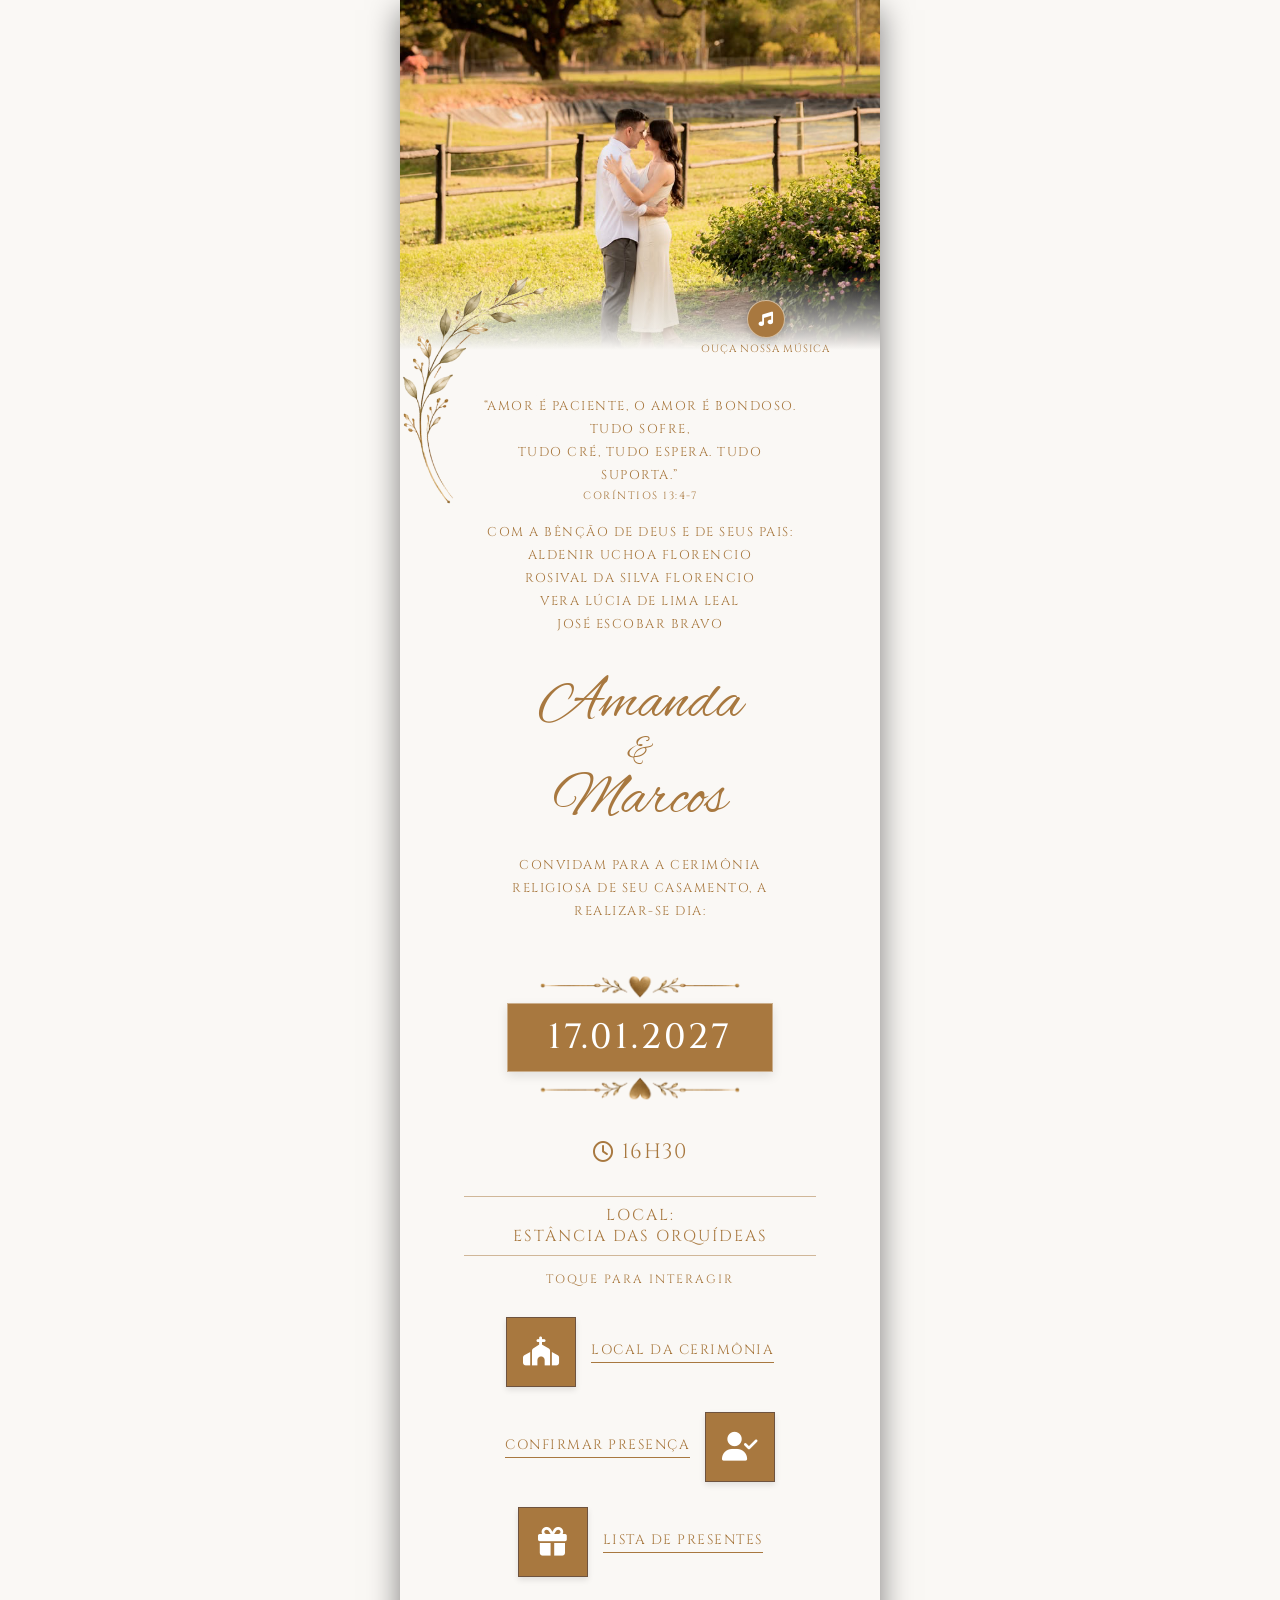
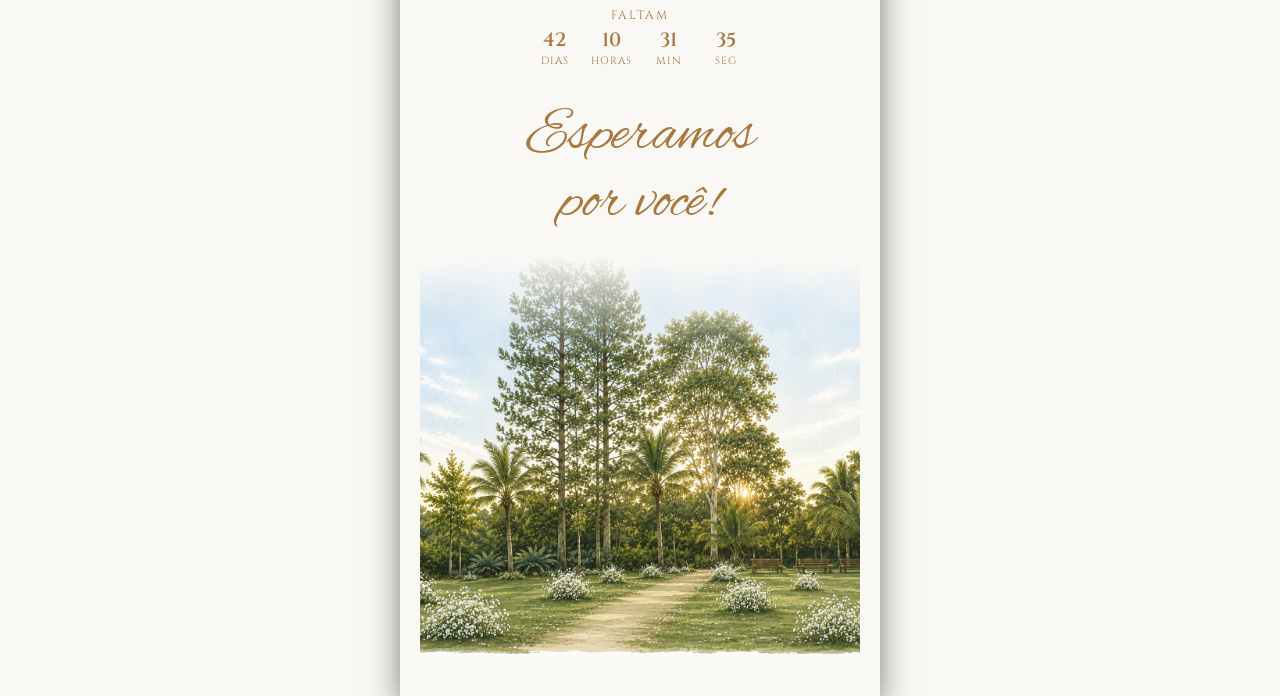
==== index.html @ 11a47368 "Update index.html" ====
<html lang="pt-BR">
<head>
  <meta charset="UTF-8">
  <meta name="viewport" content="width=device-width, initial-scale=1.0">
  <title>Amanda e Marcos</title>
  
  <!-- Google Fonts -->
  <link rel="preconnect" href="https://fonts.googleapis.com">
  <link rel="preconnect" href="https://fonts.gstatic.com" crossorigin>
  <link href="https://fonts.googleapis.com/css2?family=Alex+Brush&family=Cinzel:wght@400;500;600&display=swap" rel="stylesheet">
  
    <!-- Ícones do App/Navegador -->
  <link href="imagens/icon.png" rel="shortcut icon"/>
  <link href="imagens/icon-192.png" rel="icon" sizes="192x192"/>
  <link href="imagens/icon-180.png" rel="apple-touch-icon" sizes="180x180"/>
  
  <!-- FontAwesome -->
  <link rel="stylesheet" href="https://cdnjs.cloudflare.com/ajax/libs/font-awesome/6.4.0/css/all.min.css">

  <!-- CSS Local -->
  <link rel="stylesheet" href="./style.css">
</head>
<body>
   <!-- Música de fundo -->
<audio id="bg-music" loop src="audio/musica.mp3"></audio>
<div class="card-container">

  <!-- FOTO DO TOPO -->
  <div class="top-photo-wrapper">
    <img src="imagens/foto-casal1.png" alt="Foto Casal Topo">
  </div>

  <!-- CONTEÚDO PRINCIPAL -->
  <div class="main-content">
    
    <!-- CONTAINER DOS NOMES COM A DECORAÇÃO -->
    <div class="names-container">
      <img src="imagens/arabesco-esquerda.png" alt="Detalhe" class="left-decoration">
    
      <!-- Bloco de Música com Texto -->
<div class="music-wrapper">
    <button id="music-btn" class="music-toggle-btn" aria-label="Tocar Música">
      <i class="fa-solid fa-music"></i>
    </button>
    <span class="music-label">Ouça nossa música</span>
  </div>
</div>
      
   <!-- Versículo Bíblico -->
<p class="invitation-text bible-quote">
  “AMOR É PACIENTE, O AMOR É BONDOSO. TUDO SOFRE, <br> TUDO CRÉ, TUDO ESPERA. TUDO SUPORTA.”<br>
  <small>CORÍNTIOS 13:4-7</small>
</p>

<!-- Texto da Saudação -->
<p class="invitation-text">
  COM A BÊNÇÃO DE DEUS E DE SEUS PAIS:<br>
ALDENIR UCHOA FLORENCIO<br>
ROSIVAL DA SILVA FLORENCIO<br>
VERA LÚCIA DE LIMA LEAL<br>
JOSÉ ESCOBAR BRAVO<br>
</p>
     <h1 class="couple-names">
       Amanda
        <span>&</span>
       Marcos
      </h1>
      
       <!-- Informação adicional -->
<p class="information-extra">
  CONVIDAM PARA A CERIMÔNIA RELIGIOSA DE SEU CASAMENTO, A REALIZAR-SE DIA:
</p>

     <!-- SEÇÃO DA DATA COM DECORAÇÕES -->
    <div class="date-wrapper">
      <img src="imagens/arabesco-coracao-cima.png" alt="Decoração Topo" class="date-deco date-deco-top">

      <!-- DATA EM DESTAQUE -->
      <div class="date-badge">
        17.01.2027
      </div>

      <img src="imagens/arabesco-coracao-baixo.png" alt="Decoração Base" class="date-deco date-deco-bottom">
    </div>

    <!-- HORA -->
     <div class="time-text">
      <i class="far fa-clock"></i>
      <span>16H30</span>
    </div>
    
    <!-- LOCAL -->
    <div class="location-info">
      <div class="divider-line"></div>
      <p class="location-text">Local: <br>ESTÂNCIA DAS ORQUÍDEAS</p>
      <div class="divider-line"></div>
    </div>

    <!-- INSTRUÇÃO -->
    <p class="touch-instruction">Toque para interagir</p>

    <!-- BOTÕES INTERATIVOS -->
    <div class="interactive-buttons">

      <!-- Botão 1: Local da Cerimônia (Igreja) -->
      <a href="https://digitalconvite.github.io/amanda-e-marcos/local-cerimonia.html" rel="noopener noreferrer" class="btn-row">
        <div class="icon-square">
          <i class="fas fa-church"></i>
        </div>
        <span class="btn-label">Local da Cerimônia</span>
      </a>

      <!-- Botão 3: Confirmar Presença -->
      <div class="btn-row reverse" id="rsvpBtn">
        <div class="icon-square">
          <i class="fas fa-user-check"></i>
        </div>
        <span class="btn-label">Confirmar Presença</span>
      </div>

      <!-- Botão 4: Lista de presentes -->
      <a href="https://noivos.casar.com/amanda-e-marcos-2027-01-17#/presentes" rel="noopener noreferrer" class="btn-row">
        <div class="icon-square">
          <i class="fa-solid fa-gift"></i>
        </div>
        <span class="btn-label">Lista de presentes</span>
      </a>

    </div>
    
    <!-- CONTAGEM REGRESSIVA -->
<div class="countdown-container">
  <div class="countdown-title">FALTAM</div>
  <div class="countdown-timer" id="countdown">
    <div class="time-box">
      <span id="days">00</span>
      <small>dias</small>
    </div>
    <div class="time-box">
      <span id="hours">00</span>
      <small>horas</small>
    </div>
    <div class="time-box">
      <span id="minutes">00</span>
      <small>min</small>
    </div>
    <div class="time-box">
      <span id="seconds">00</span>
      <small>seg</small>
    </div>
  </div>
</div>
   
   <div class="waiting-text">
        Esperamos<br>por você!
      </div>

    <!-- FOTO DA PARTE INFERIOR -->
    <div class="bottom-section">
            <div class="bottom-photo-wrapper">
        <img src="imagens/foto-final.jpeg" alt="flores douradas">
      </div>
    </div>

  </div>

 <!-- MODAL RSVP -->
  <div id="rsvpModal" class="modal">
    <div class="modal-content">
      <h3>Confirmação de Presença</h3>
      <form id="rsvpForm">
        
        <div class="form-group">
          <label for="nome">Seu Nome Completo:</label>
          <input type="text" id="nome" placeholder="Digite seu nome completo" required>
        </div>
        
        <div class="form-group">
          <label for="presencaCelebracao">Celebração:</label>
          <select id="presencaCelebracao" required>
            <option value="Sim, estarei presente na Celebração">Sim, estarei presente!</option>
            <option value="Não poderei ir à Celebração">Não poderei ir à Celebração</option>
          </select>
        </div>

        <div class="form-group">
          <label for="acompanhantes">Quantidade de Acompanhantes:</label>
          <input type="number" id="acompanhantes" placeholder="0" min="0" value="0">
        </div>
        <button type="submit" class="modal-btn">Enviar via WhatsApp</button>
        <button type="button" class="modal-btn btn-cancel" id="closeRsvpBtn">Fechar</button>
      </form>
    </div>
  </div>

  <!-- JavaScript Local -->
  <script src="./script.js"></script>
</body>
</html>
---- style.css ----
:root {
  --bg-color: #FAF8F5;
  --primary-color: #A8783F;
  --text-gold: #A8783F;
  --text-dark: #6E533F;
  --font-cursive: 'Alex Brush', cursive;
  --font-serif: 'Cinzel', serif;
}

* {
  box-sizing: border-box;
  margin: 0;
  padding: 0;
}

html, body {
  width: 100%;
  min-height: 100vh;
  background-color: #faf8f5;
  font-family: var(--font-serif);
  overflow-x: hidden;
  display: flex;
  justify-content: center;
  align-items: flex-start;
}

/* Container do Convite */
.card-container {
  width: 100%;
  max-width: 480px;
  background-color: var(--bg-color);
  position: relative;
  display: flex;
  flex-direction: column;
  align-items: center;
  text-align: center;
  box-shadow: 0 10px 30px rgba(0,0,0,0.5);
  min-height: 100vh;
}

/* Foto do Topo */
.top-photo-wrapper {
  width: 100%;
  height: 350px;
  position: relative;
  overflow: hidden;
}

.top-photo-wrapper img {
  width: 100%;
  height: 100%;
  object-fit: cover;
}

.top-photo-wrapper::after {
  content: '';
  position: absolute;
  bottom: 0;
  left: 0;
  width: 100%;
  height: 80px;
  background: linear-gradient(to bottom, rgba(250,248,245,0) 0%, var(--bg-color) 100%);
}

/* Conteúdo Central */
.main-content {
  padding: 20px 20px 40px;
  width: 100%;
  display: flex;
  flex-direction: column;
  align-items: center;
}

.names-container {
  position: relative;
  display: flex;
  justify-content: center;
  align-items: center;
  width: 50%;
  margin: 5px 0 20px;
}

.left-decoration {
  position: absolute;
  left: -60%;
  top: -100px;
  width: 150px;
  height: auto;
  pointer-events: none;
}

.names-container .couple-names {
  margin: 0;
}

.couple-names {
  font-family: var(--font-cursive);
  font-size: 3.8rem;
  color: var(--primary-color);
  line-height: 1.1;
  margin: 10px 0 20px;
  font-weight: normal;
}

.couple-names span {
  display: block;
  font-size: 2.2rem;
  margin: -5px 0;
}

.invitation-text {
  font-size: 0.8rem;
  color: var(--text-gold);
  letter-spacing: 1.5px;
  line-height: 1.8;
  max-width: 320px;
  text-transform: uppercase;
  margin-bottom: 25px;
}
/* Espaço menor entre o versículo e o texto do convite */
.invitation-text + .invitation-text {
  margin-top: -10px; /* Reduz o espaço excessivo entre os dois parágrafos */
}

.information-extra {
  font-size: 0.8rem;
  color: var(--text-gold);
  letter-spacing: 1.5px;
  line-height: 1.8;
  max-width: 320px;
  text-transform: uppercase;
  margin-bottom: 25px;
}

.location-info {
  width: 100%;
  margin-bottom: 15px;
}

.divider-line {
  width: 80%;
  height: 1px;
  background-color: var(--text-gold);
  opacity: 0.5;
  margin: 0 auto;
}

.location-text {
  font-size: 0.99rem;
  color: var(--text-gold);
  letter-spacing: 2px;
  padding: 8px 0;
  text-transform: uppercase;
}

/* Horário do Evento - Garante a cor dourada no texto e ícone */
.time-text {
  display: flex;
  align-items: center;
  justify-content: center;
  gap: 6px;
  font-size: 1.3rem;
  color: var(--text-gold);
  letter-spacing: 1.5px;
  margin-bottom: 30px;
}

.time-text i,
.time-text span {
  color: var(--text-gold);
}

.date-wrapper {
  display: flex;
  flex-direction: column;
  align-items: center;
  justify-content: center;
  width: 100%;
  margin: 20px 0 30px;
}

.date-wrapper .date-badge {
  margin: 1px 0;
}

.date-badge {
  background-color: var(--primary-color);
  color: #FFFFFF;
  font-size: 2.2rem;
  font-weight: 500;
  padding: 10px 40px;
  letter-spacing: 3px;
  border: 1px solid rgba(255,255,255,0.4);
  box-shadow: 0 4px 10px rgba(0,0,0,0.1);
  position: relative;
}

.date-deco {
  width: 220px;
  height: auto;
  object-fit: contain;
  pointer-events: none;
}

.date-deco-top {
  margin-bottom: 2px;
}

.date-deco-bottom {
  margin-top: 2px;
}

.touch-instruction {
  font-size: 0.75rem;
  color: var(--text-gold);
  letter-spacing: 2px;
  text-transform: uppercase;
  margin-bottom: 30px;
}

.interactive-buttons {
  width: 100%;
  display: flex;
  flex-direction: column;
  gap: 25px;
  margin-bottom: 40px;
}

.btn-row {
  display: flex;
  align-items: center;
  justify-content: center;
  gap: 15px;
  text-decoration: none;
  cursor: pointer;
  transition: transform 0.2s ease;
}

.btn-row.reverse {
  flex-direction: row-reverse;
}

.btn-row:hover {
  transform: scale(1.03);
}

.icon-square {
  width: 70px;
  height: 70px;
  background-color: var(--primary-color);
  border: 1px solid var(--text-dark);
  display: flex;
  align-items: center;
  justify-content: center;
  color: #FFFFFF;
  font-size: 1.8rem;
  box-shadow: 0 3px 6px rgba(0,0,0,0.1);
}

.btn-label {
  font-size: 0.85rem;
  color: var(--text-gold);
  letter-spacing: 1.5px;
  text-transform: uppercase;
  position: relative;
  padding-bottom: 4px;
}

.btn-label::after {
  content: '';
  position: absolute;
  bottom: 0;
  left: 0;
  width: 100%;
  height: 1px;
  background-color: var(--text-gold);
}

/* Foto Rodapé */
.bottom-section {
  width: 100%;
  position: relative;
}

.bottom-photo-wrapper {
  width: 100%;
  height: 400px;
  position: relative;
}

.bottom-photo-wrapper img {
  width: 100%;
  height: 100%;
  object-fit: cover;
}

.bottom-photo-wrapper::before {
  content: '';
  position: absolute;
  top: 0;
  left: 0;
  width: 100%;
  height: 100px;
  background: linear-gradient(to top, rgba(250,248,245,0) 0%, var(--bg-color) 100%);
}

.waiting-text {
  font-family: var(--font-cursive);
  font-size: 3.8rem;
  color: var(--primary-color);
  line-height: 1.1;
  margin: 10px 0 20px;
  font-weight: normal;
}

.waiting-text span {
  display: block;
  font-size: 2.2rem;
  margin: -5px 0;
}

/* Modal RSVP Corrigido */
.modal {
  display: none;
  position: fixed;
  top: 0;
  left: 0;
  width: 100%;
  height: 100vh;
  background: rgba(0, 0, 0, 0.7);
  z-index: 9999;
  justify-content: center;
  align-items: center;
  padding: 15px;
}

.modal-content {
  background: var(--bg-color);
  padding: 25px 20px;
  border-radius: 8px;
  width: 100%;
  max-width: 380px;
  max-height: 90vh;
  overflow-y: auto;
  text-align: center;
  box-shadow: 0 5px 20px rgba(0,0,0,0.4);
  border: 1px solid var(--primary-color);
  position: relative;
  z-index: 10000;
}

.modal-content h3 {
  color: var(--primary-color);
  font-family: var(--font-serif);
  margin-bottom: 15px;
  font-size: 1.3rem;
}

.modal-content .form-group {
  display: flex;
  flex-direction: column;
  text-align: left;
  margin-bottom: 12px;
  width: 100%;
}

.modal-content label {
  font-size: 0.8rem;
  color: var(--text-dark);
  margin-bottom: 4px;
  font-weight: bold;
  letter-spacing: 0.5px;
}

.modal-content input, 
.modal-content select {
  width: 100%;
  padding: 10px;
  border: 1px solid var(--text-gold);
  background: #FFFFFF;
  font-family: var(--font-serif);
  font-size: 0.9rem;
  border-radius: 4px;
  color: #333;
  outline: none;
  cursor: pointer;
}

.modal-content input[type="text"],
.modal-content input[type="number"] {
  cursor: text;
}

.modal-btn {
  background: var(--primary-color);
  color: #FFF;
  border: none;
  padding: 12px;
  margin-top: 10px;
  cursor: pointer;
  width: 100%;
  font-family: var(--font-serif);
  font-size: 0.9rem;
  border-radius: 4px;
  letter-spacing: 1px;
}

.modal-btn.btn-cancel {
  background: #888888;
  margin-top: 8px;
}

/* Adaptativo para Celulares */
@media screen and (max-width: 600px) {
  html, body {
    background-color: var(--bg-color);
  }

  .card-container {
    max-width: 100%;
    box-shadow: none;
  }

  .top-photo-wrapper,
  .bottom-photo-wrapper {
    height: 50vh;
  }
}

/* Container de Música acima/direita dos nomes */
.music-wrapper {
  position: absolute;
  right: -80px;
  top: -75px;
  display: flex;
  flex-direction: column;
  align-items: center;
  z-index: 10;
}

.music-toggle-btn {
  width: 38px;
  height: 38px;
  border-radius: 50%;
  background-color: var(--primary-color);
  color: #ffffff;
  border: 1px solid rgba(255, 255, 255, 0.5);
  box-shadow: 0 3px 8px rgba(0, 0, 0, 0.2);
  cursor: pointer;
  display: flex;
  align-items: center;
  justify-content: center;
  font-size: 0.9rem;
  transition: transform 0.2s ease, background-color 0.2s ease;
}

.music-toggle-btn:hover {
  transform: scale(1.1);
}

.music-toggle-btn.playing {
  animation: pulse 2s infinite;
}

/* Texto abaixo do botão */
.music-label {
  font-size: 0.65rem;
  color: var(--text-gold);
  letter-spacing: 0.8px;
  text-transform: uppercase;
  margin-top: 4px;
  white-space: nowrap;
  font-family: var(--font-serif);
}

@keyframes pulse {
  0% { box-shadow: 0 0 0 0 rgba(168, 120, 63, 0.7); }
  70% { box-shadow: 0 0 0 10px rgba(168, 120, 63, 0); }
  100% { box-shadow: 0 0 0 0 rgba(168, 120, 63, 0); }
}

/* Estilos da Contagem Regressiva */
.countdown-container {
  display: flex;
  flex-direction: column;
  align-items: center;
  margin: -10px 0 25px; /* Ajuste a margem se preferir mais distante ou próximo */
}

.countdown-title {
  font-size: 0.75rem;
  color: var(--text-gold, #A8783F);
  letter-spacing: 2px;
  margin-bottom: 8px;
  font-family: var(--font-serif, serif);
}

.countdown-timer {
  display: flex;
  gap: 12px;
}

.time-box {
  display: flex;
  flex-direction: column;
  align-items: center;
  min-width: 45px;
}

.time-box span {
  font-size: 1.2rem;
  font-weight: 600;
  color: var(--primary-color, #A8783F);
  font-family: var(--font-serif, serif);
  line-height: 1;
}

.time-box small {
  font-size: 0.65rem;
  color: var(--text-gold, #A8783F);
  text-transform: uppercase;
  letter-spacing: 1px;
  margin-top: 4px;
}
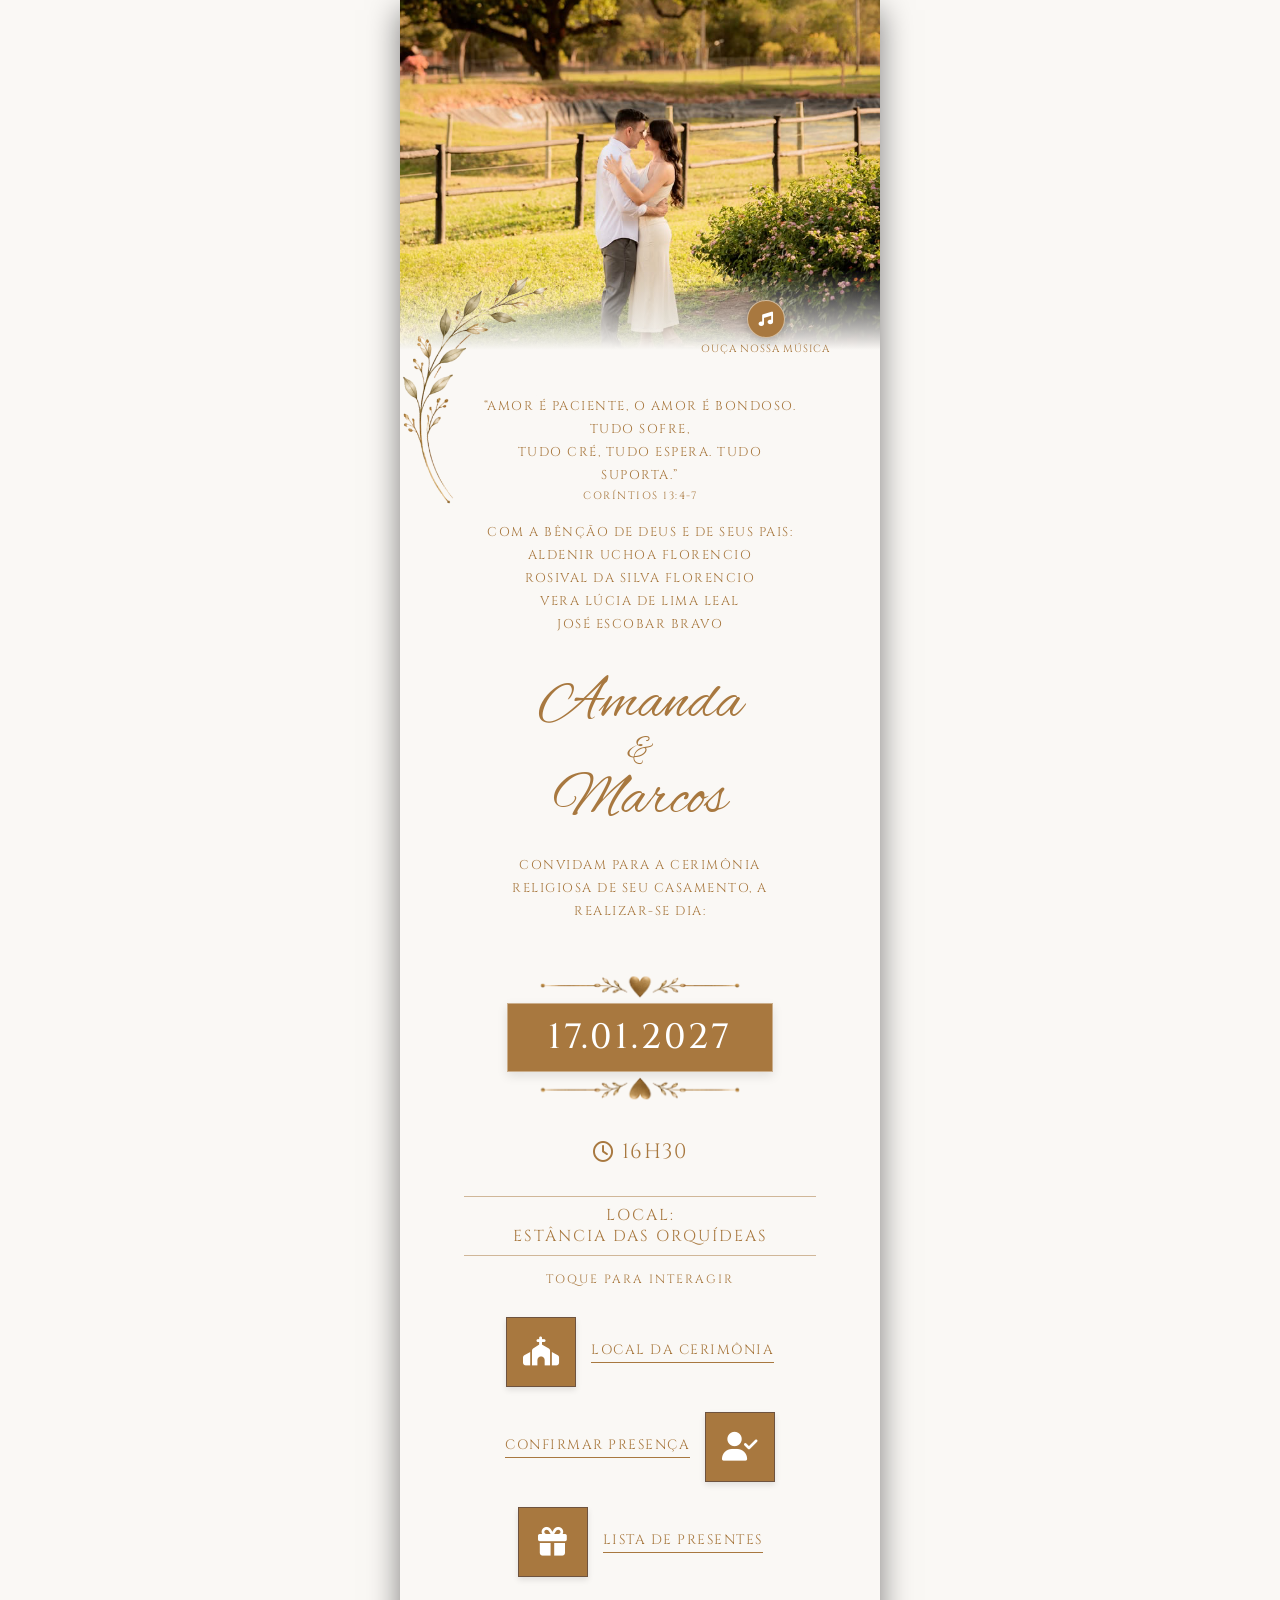
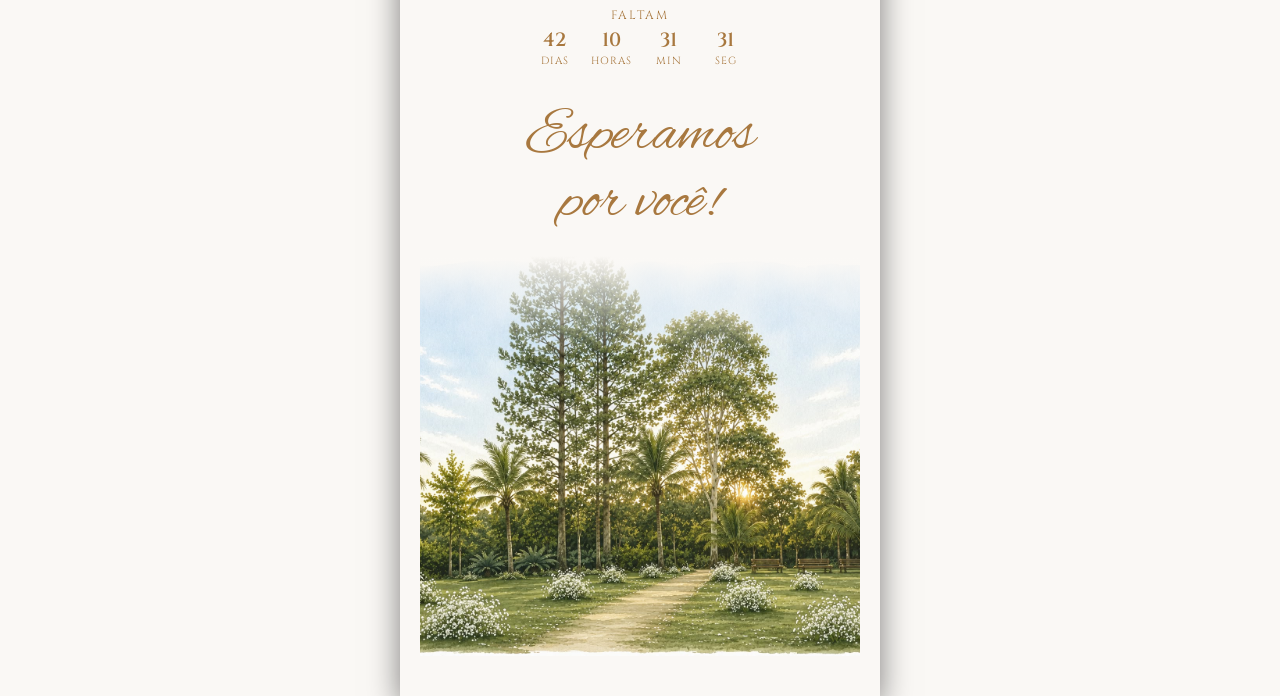
==== commit 1892399c: "Update link target for gifts button" ====
--- a/index.html
+++ b/index.html
@@ -119,7 +119,7 @@
       </div>
 
       <!-- Botão 4: Lista de presentes -->
-      <a href="https://noivos.casar.com/amanda-e-marcos-2027-01-17#/presentes" rel="noopener noreferrer" class="btn-row">
+      <a href="https://noivos.casar.com/amanda-e-marcos-2027-01-17#/presentes" '_blank' rel="noopener noreferrer" class="btn-row">
         <div class="icon-square">
           <i class="fa-solid fa-gift"></i>
         </div>
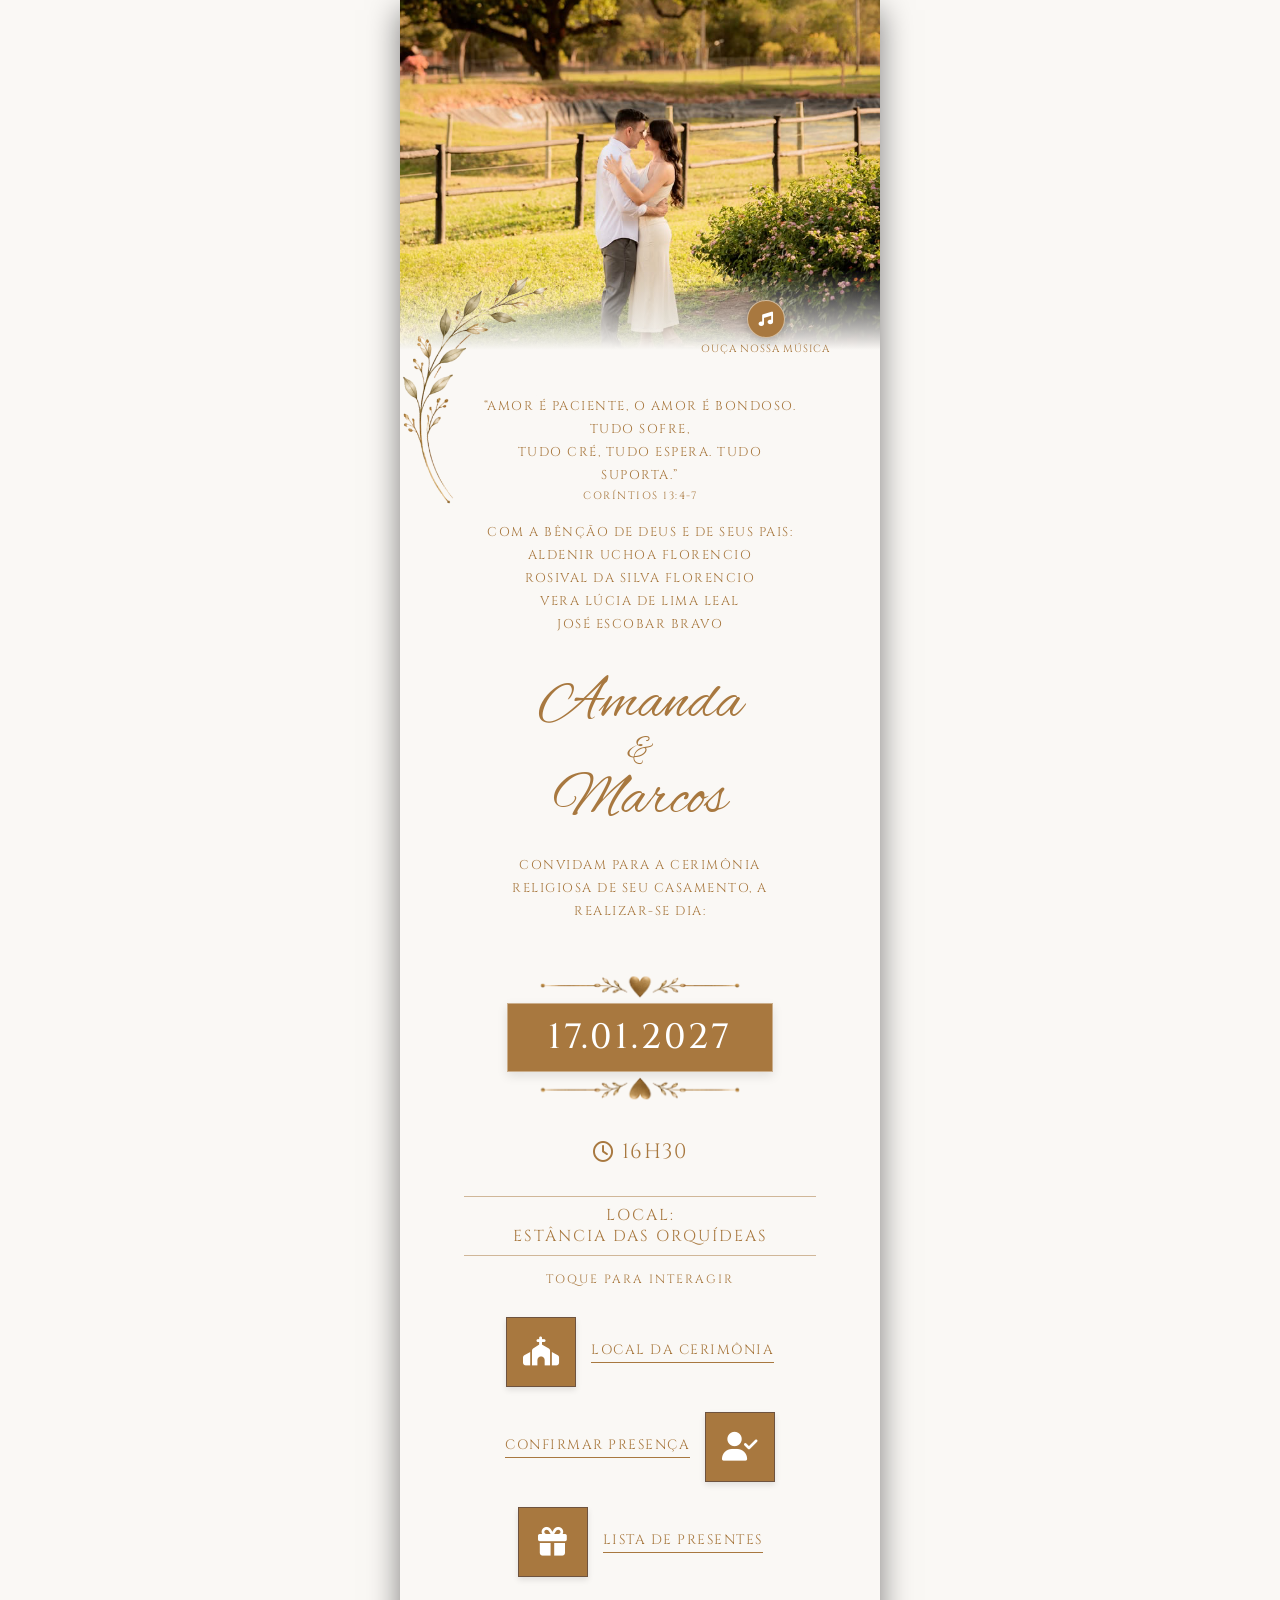
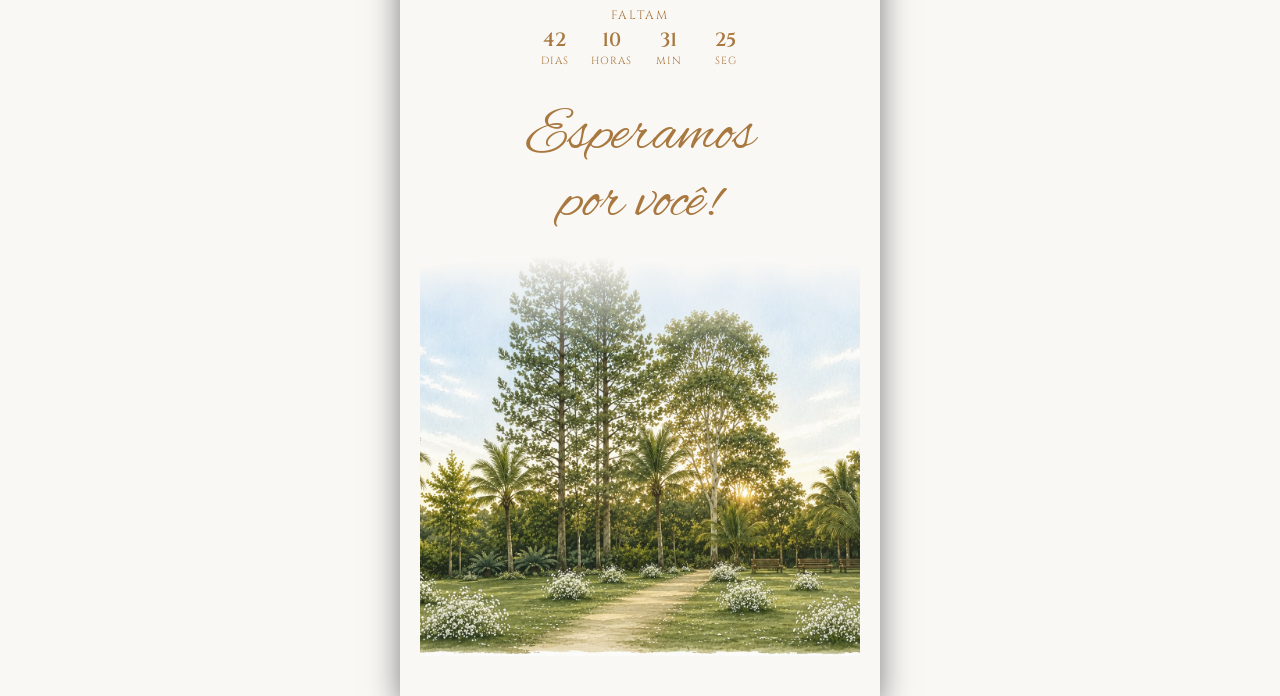
==== commit 32e0751e: "Add target attribute to gifts link" ====
--- a/index.html
+++ b/index.html
@@ -119,7 +119,7 @@
       </div>
 
       <!-- Botão 4: Lista de presentes -->
-      <a href="https://noivos.casar.com/amanda-e-marcos-2027-01-17#/presentes" '_blank' rel="noopener noreferrer" class="btn-row">
+      <a href="https://noivos.casar.com/amanda-e-marcos-2027-01-17#/presentes" target="_blank" rel="noopener noreferrer" class="btn-row">
         <div class="icon-square">
           <i class="fa-solid fa-gift"></i>
         </div>
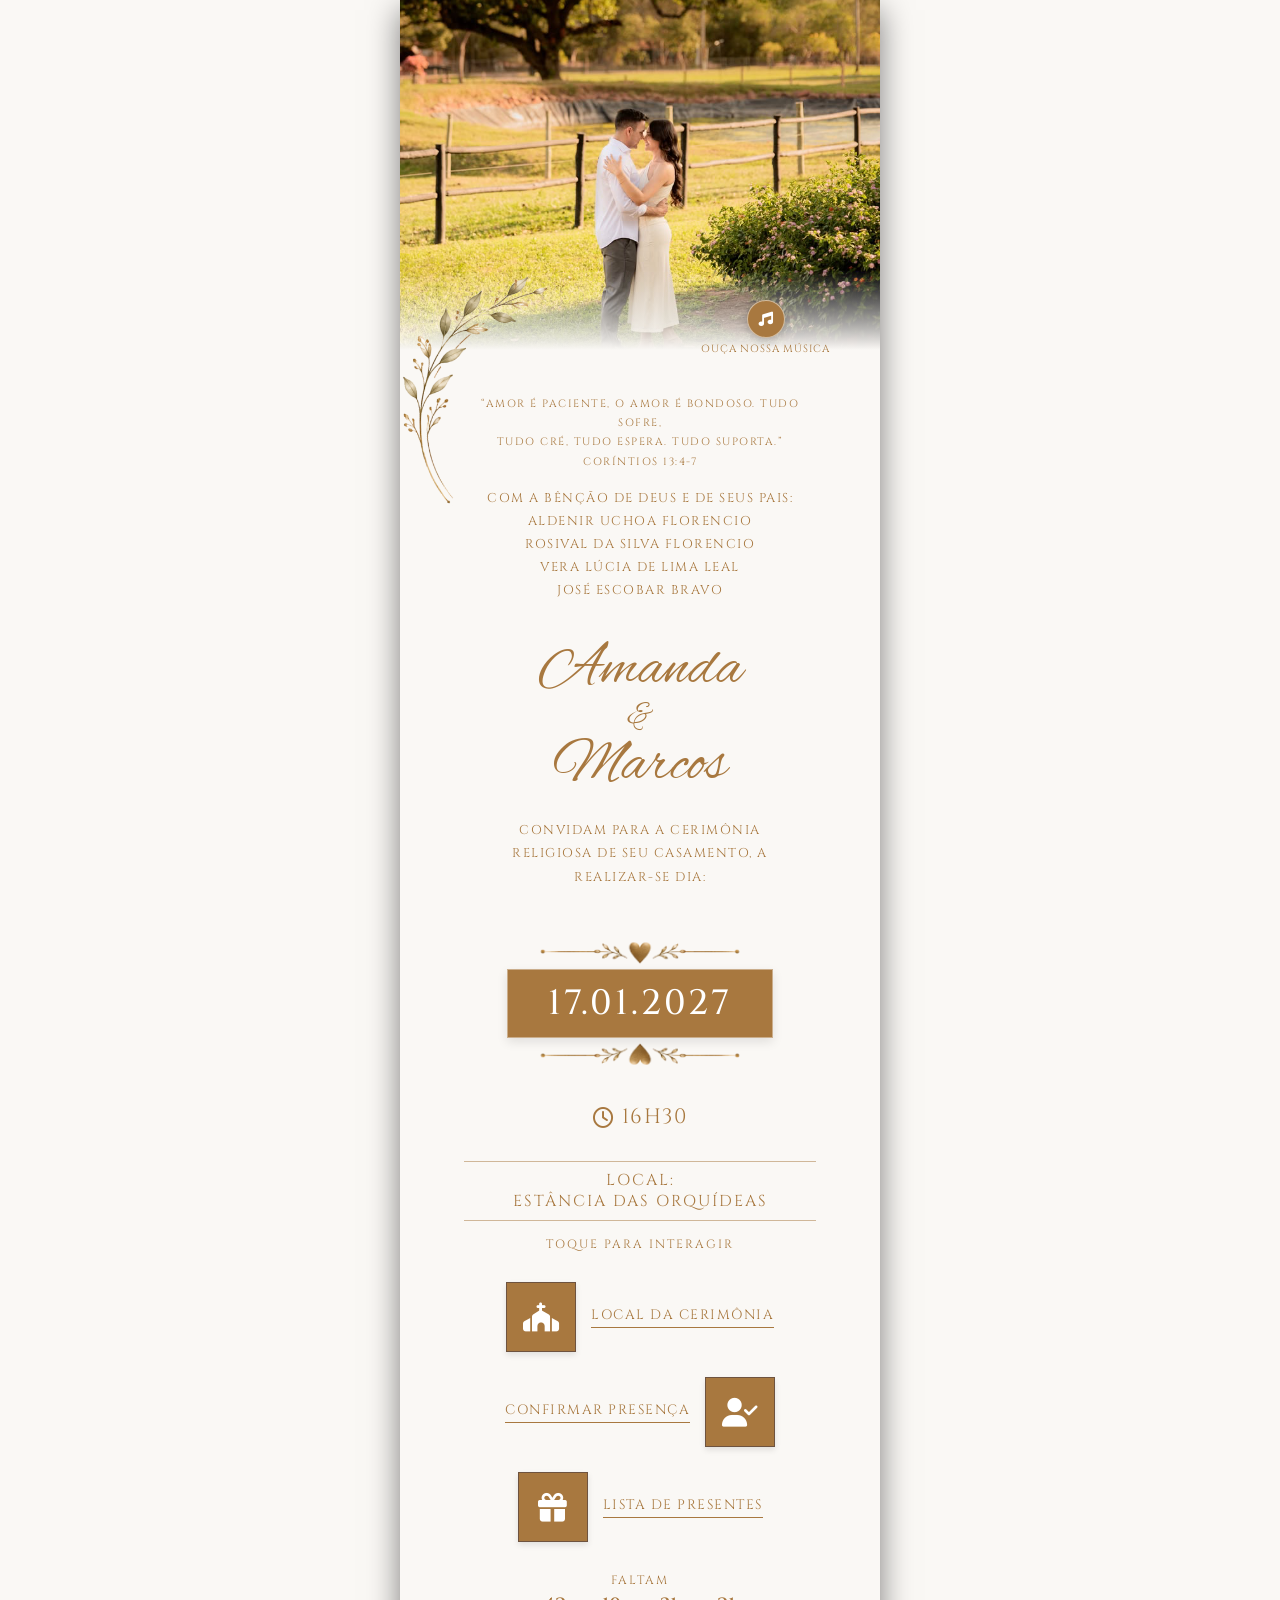
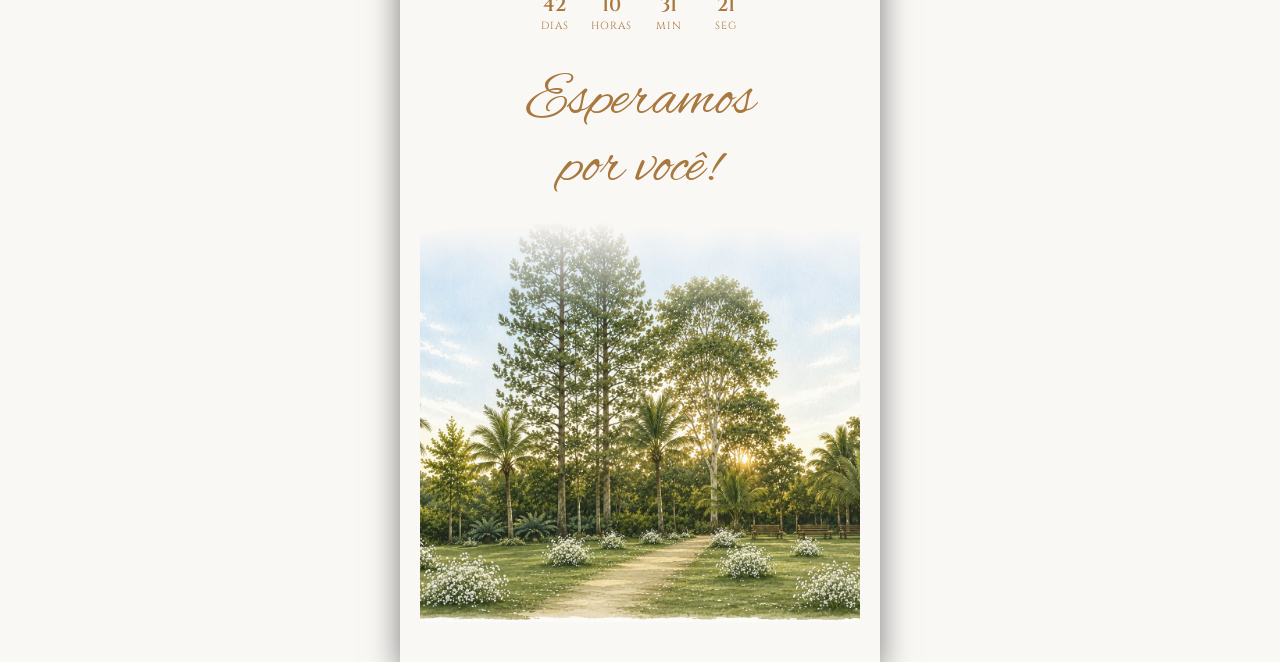
==== commit fb2ca6c5: "Fix formatting of Bible verse in index.html" ====
--- a/index.html
+++ b/index.html
@@ -48,8 +48,8 @@
       
    <!-- Versículo Bíblico -->
 <p class="invitation-text bible-quote">
-  “AMOR É PACIENTE, O AMOR É BONDOSO. TUDO SOFRE, <br> TUDO CRÉ, TUDO ESPERA. TUDO SUPORTA.”<br>
-  <small>CORÍNTIOS 13:4-7</small>
+ <small> “AMOR É PACIENTE, O AMOR É BONDOSO. TUDO SOFRE, <br> TUDO CRÉ, TUDO ESPERA. TUDO SUPORTA.”<br>
+  CORÍNTIOS 13:4-7</small>
 </p>
 
 <!-- Texto da Saudação -->
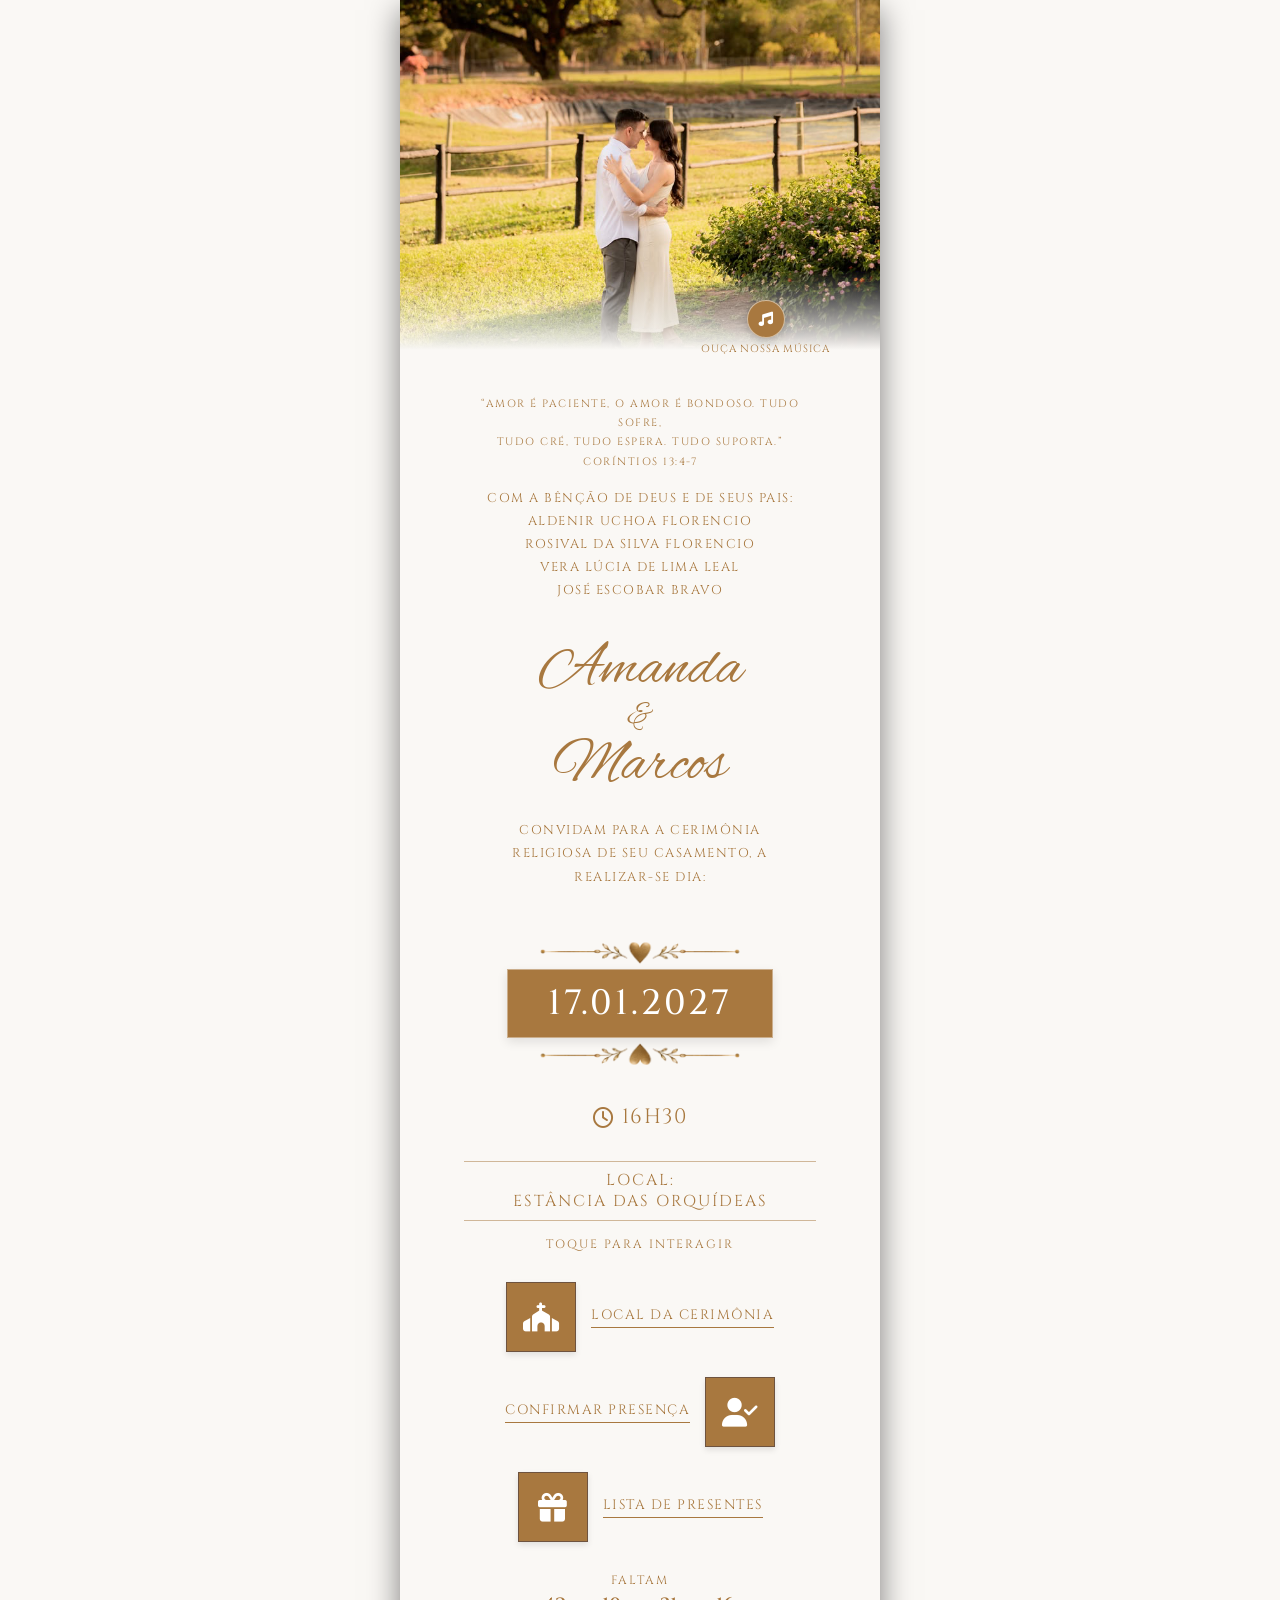
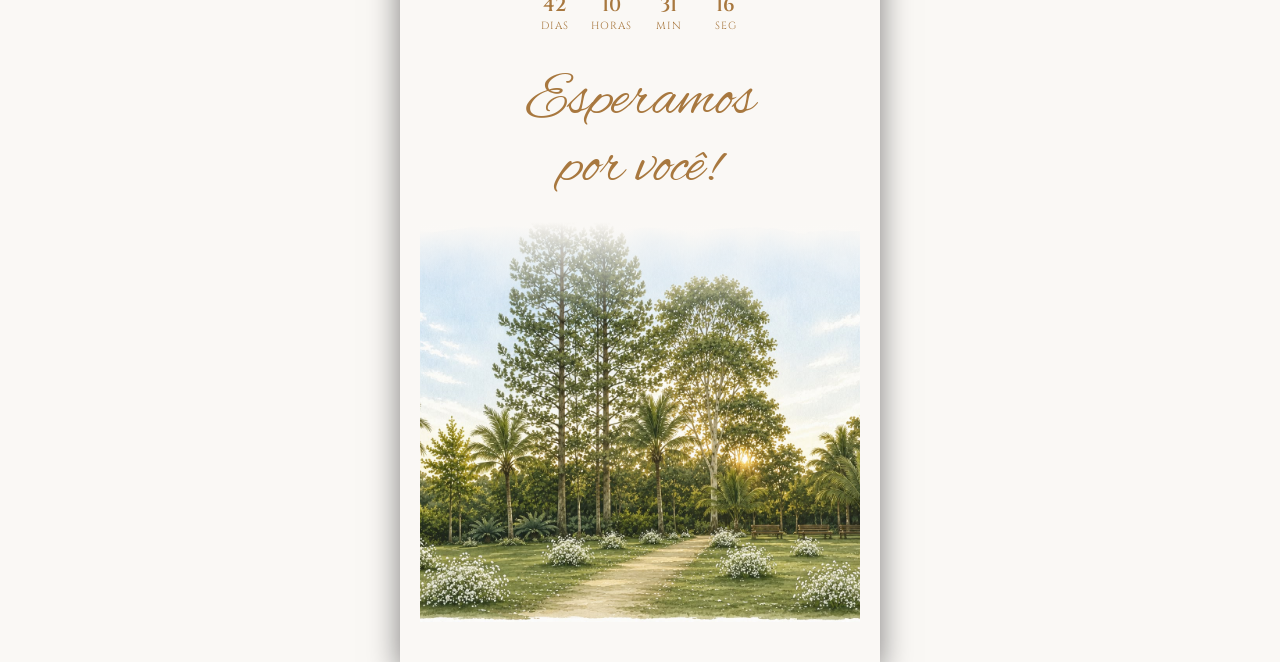
==== commit 57762074: "Remove left decoration image from names container" ====
--- a/index.html
+++ b/index.html
@@ -35,7 +35,6 @@
     
     <!-- CONTAINER DOS NOMES COM A DECORAÇÃO -->
     <div class="names-container">
-      <img src="imagens/arabesco-esquerda.png" alt="Detalhe" class="left-decoration">
     
       <!-- Bloco de Música com Texto -->
 <div class="music-wrapper">
--- a/style.css
+++ b/style.css
@@ -78,15 +78,6 @@
   align-items: center;
   width: 50%;
   margin: 5px 0 20px;
-}
-
-.left-decoration {
-  position: absolute;
-  left: -60%;
-  top: -100px;
-  width: 150px;
-  height: auto;
-  pointer-events: none;
 }
 
 .names-container .couple-names {
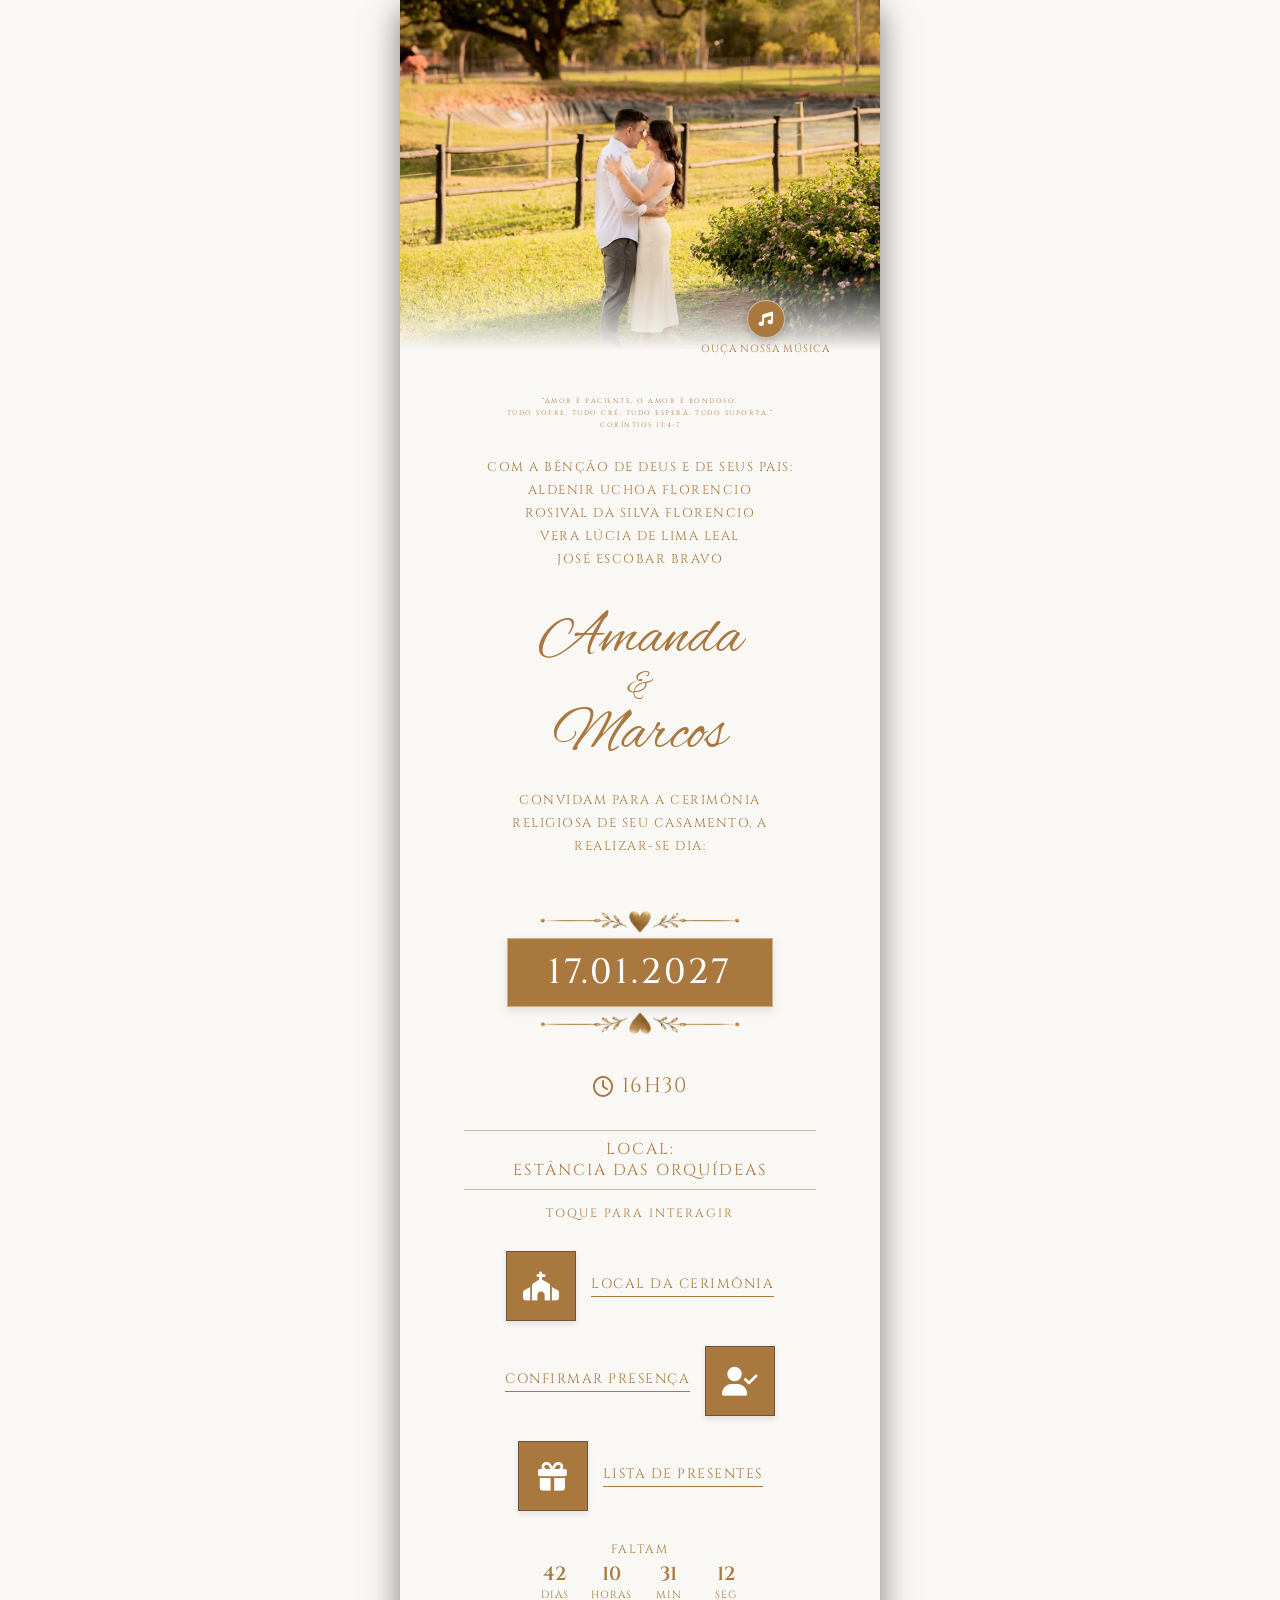
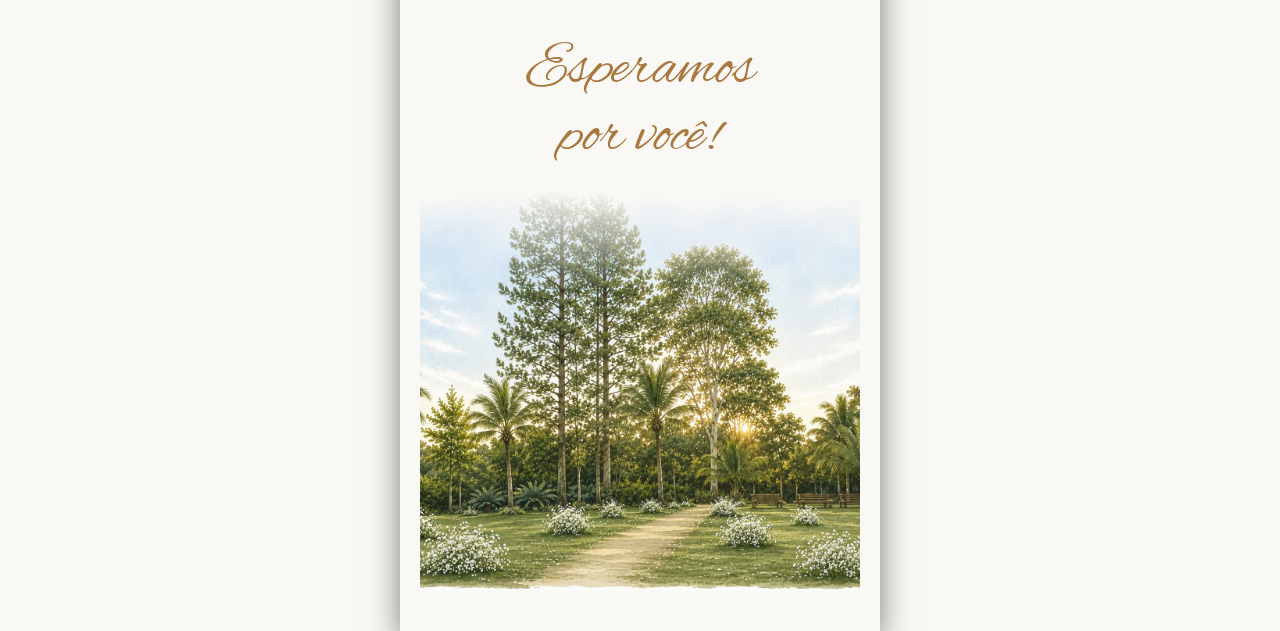
==== commit 113266a6: "Fix HTML structure for Bible quote section" ====
--- a/index.html
+++ b/index.html
@@ -46,8 +46,8 @@
 </div>
       
    <!-- Versículo Bíblico -->
-<p class="invitation-text bible-quote">
- <small> “AMOR É PACIENTE, O AMOR É BONDOSO. TUDO SOFRE, <br> TUDO CRÉ, TUDO ESPERA. TUDO SUPORTA.”<br>
+<p class="bible-quote">
+ <small> “AMOR É PACIENTE, O AMOR É BONDOSO.<br> TUDO SOFRE, TUDO CRÉ, TUDO ESPERA. TUDO SUPORTA.”<br>
   CORÍNTIOS 13:4-7</small>
 </p>
 
--- a/style.css
+++ b/style.css
@@ -97,6 +97,16 @@
   display: block;
   font-size: 2.2rem;
   margin: -5px 0;
+}
+
+.bible-quote {
+  font-size: 0.5rem;
+  color: var(--text-gold);
+  letter-spacing: 1.5px;
+  line-height: 1.8;
+  max-width: 320px;
+  text-transform: uppercase;
+  margin-bottom: 25px;
 }
 
 .invitation-text {
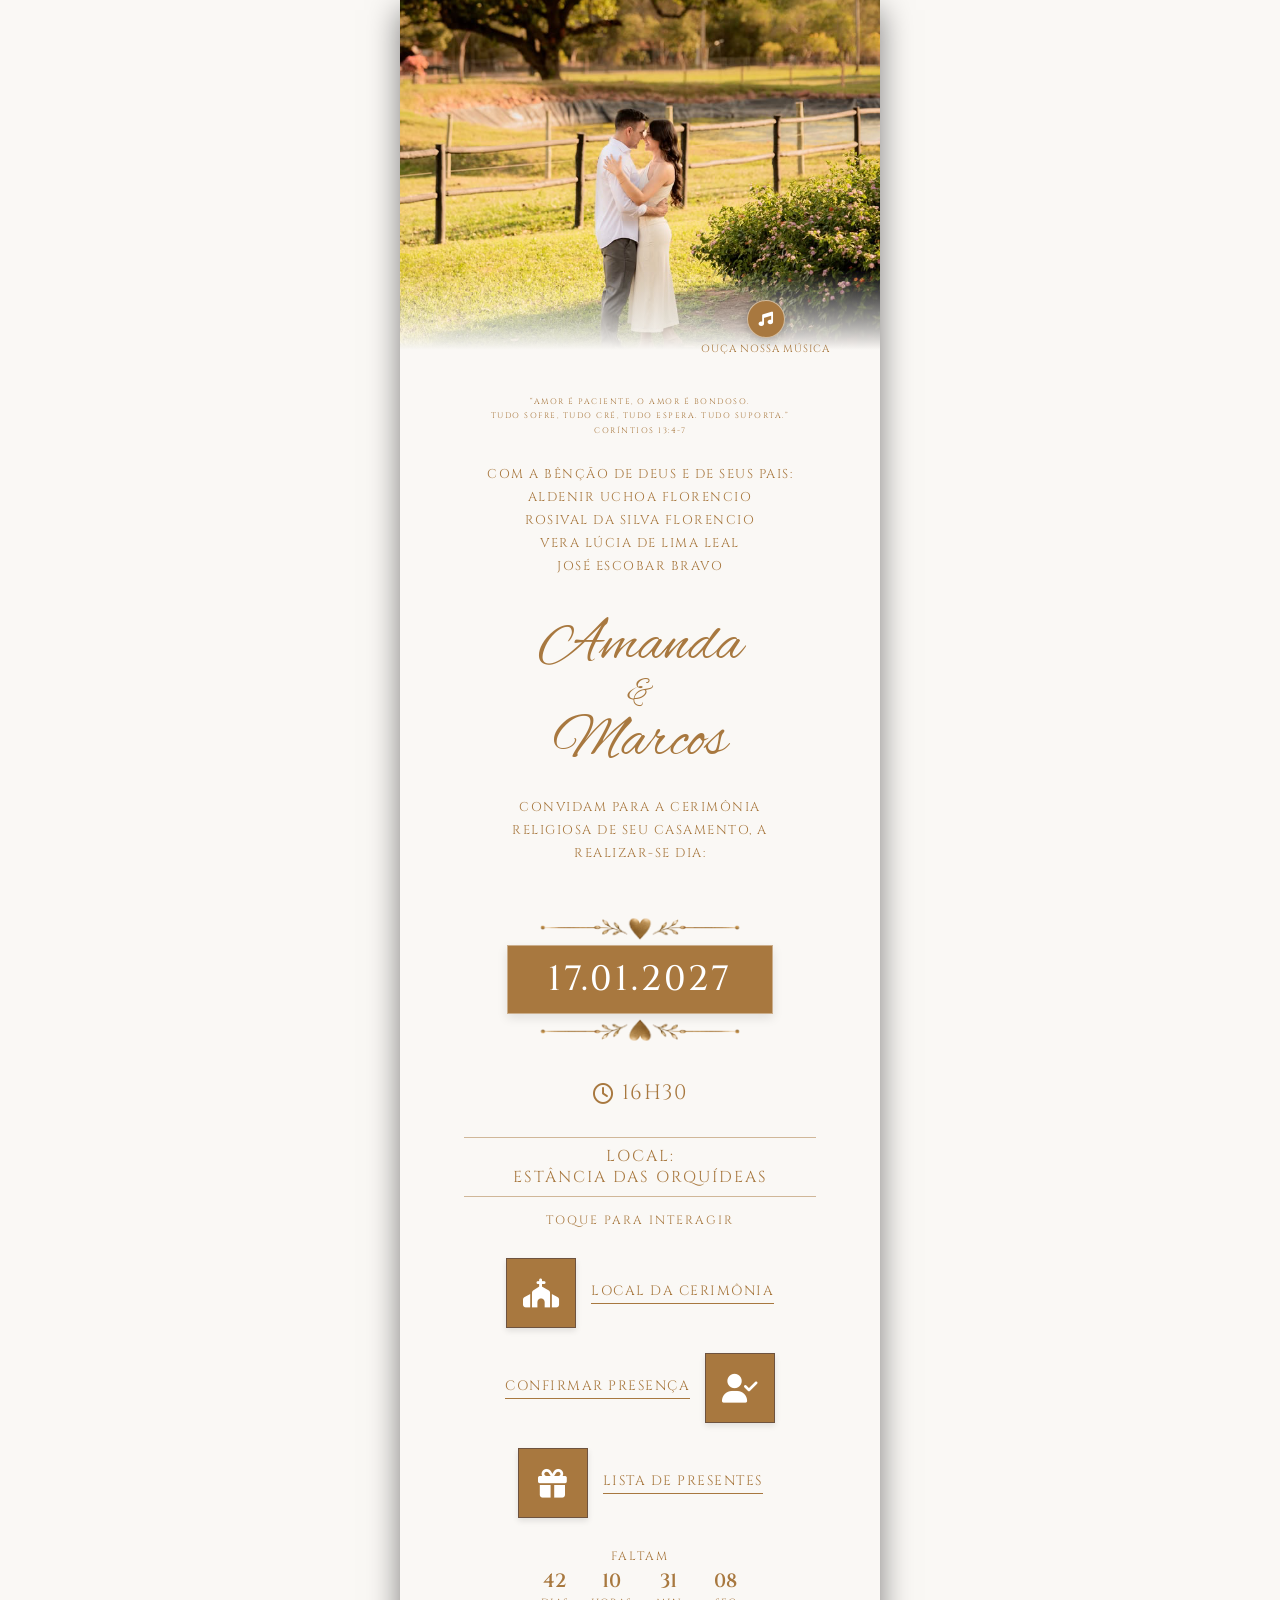
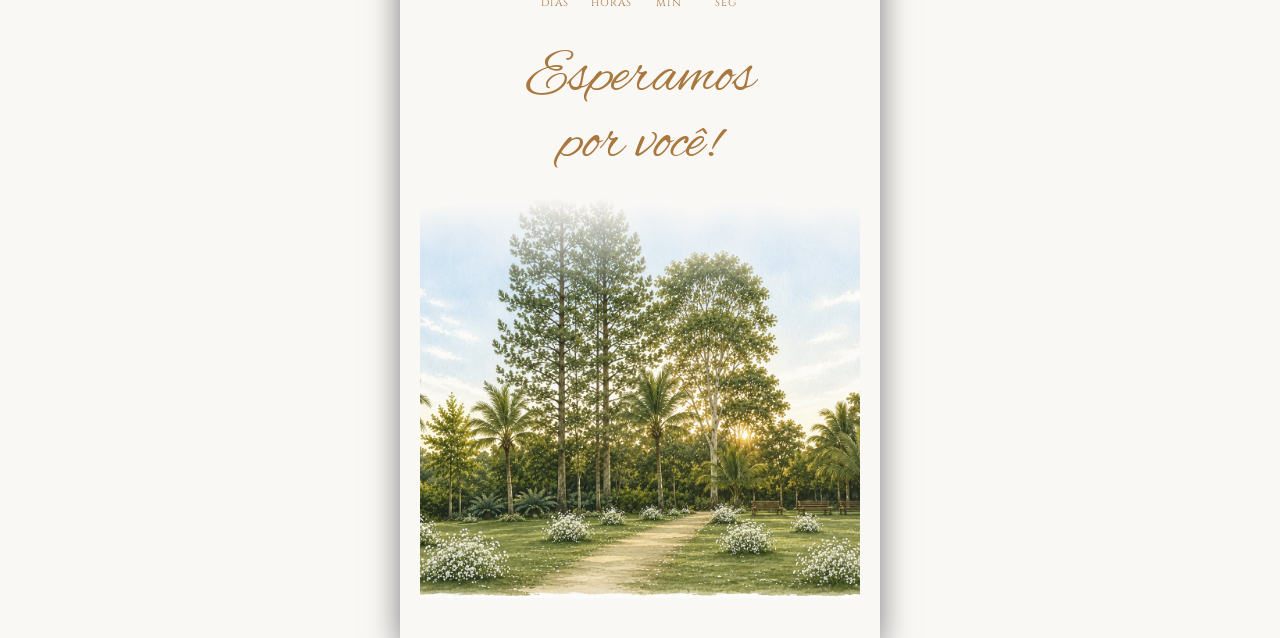
==== commit 1e26336c: "Fix formatting of Bible verse in index.html" ====
--- a/index.html
+++ b/index.html
@@ -47,8 +47,8 @@
       
    <!-- Versículo Bíblico -->
 <p class="bible-quote">
- <small> “AMOR É PACIENTE, O AMOR É BONDOSO.<br> TUDO SOFRE, TUDO CRÉ, TUDO ESPERA. TUDO SUPORTA.”<br>
-  CORÍNTIOS 13:4-7</small>
+ “AMOR É PACIENTE, O AMOR É BONDOSO.<br> TUDO SOFRE, TUDO CRÉ, TUDO ESPERA. TUDO SUPORTA.”<br>
+  CORÍNTIOS 13:4-7
 </p>
 
 <!-- Texto da Saudação -->
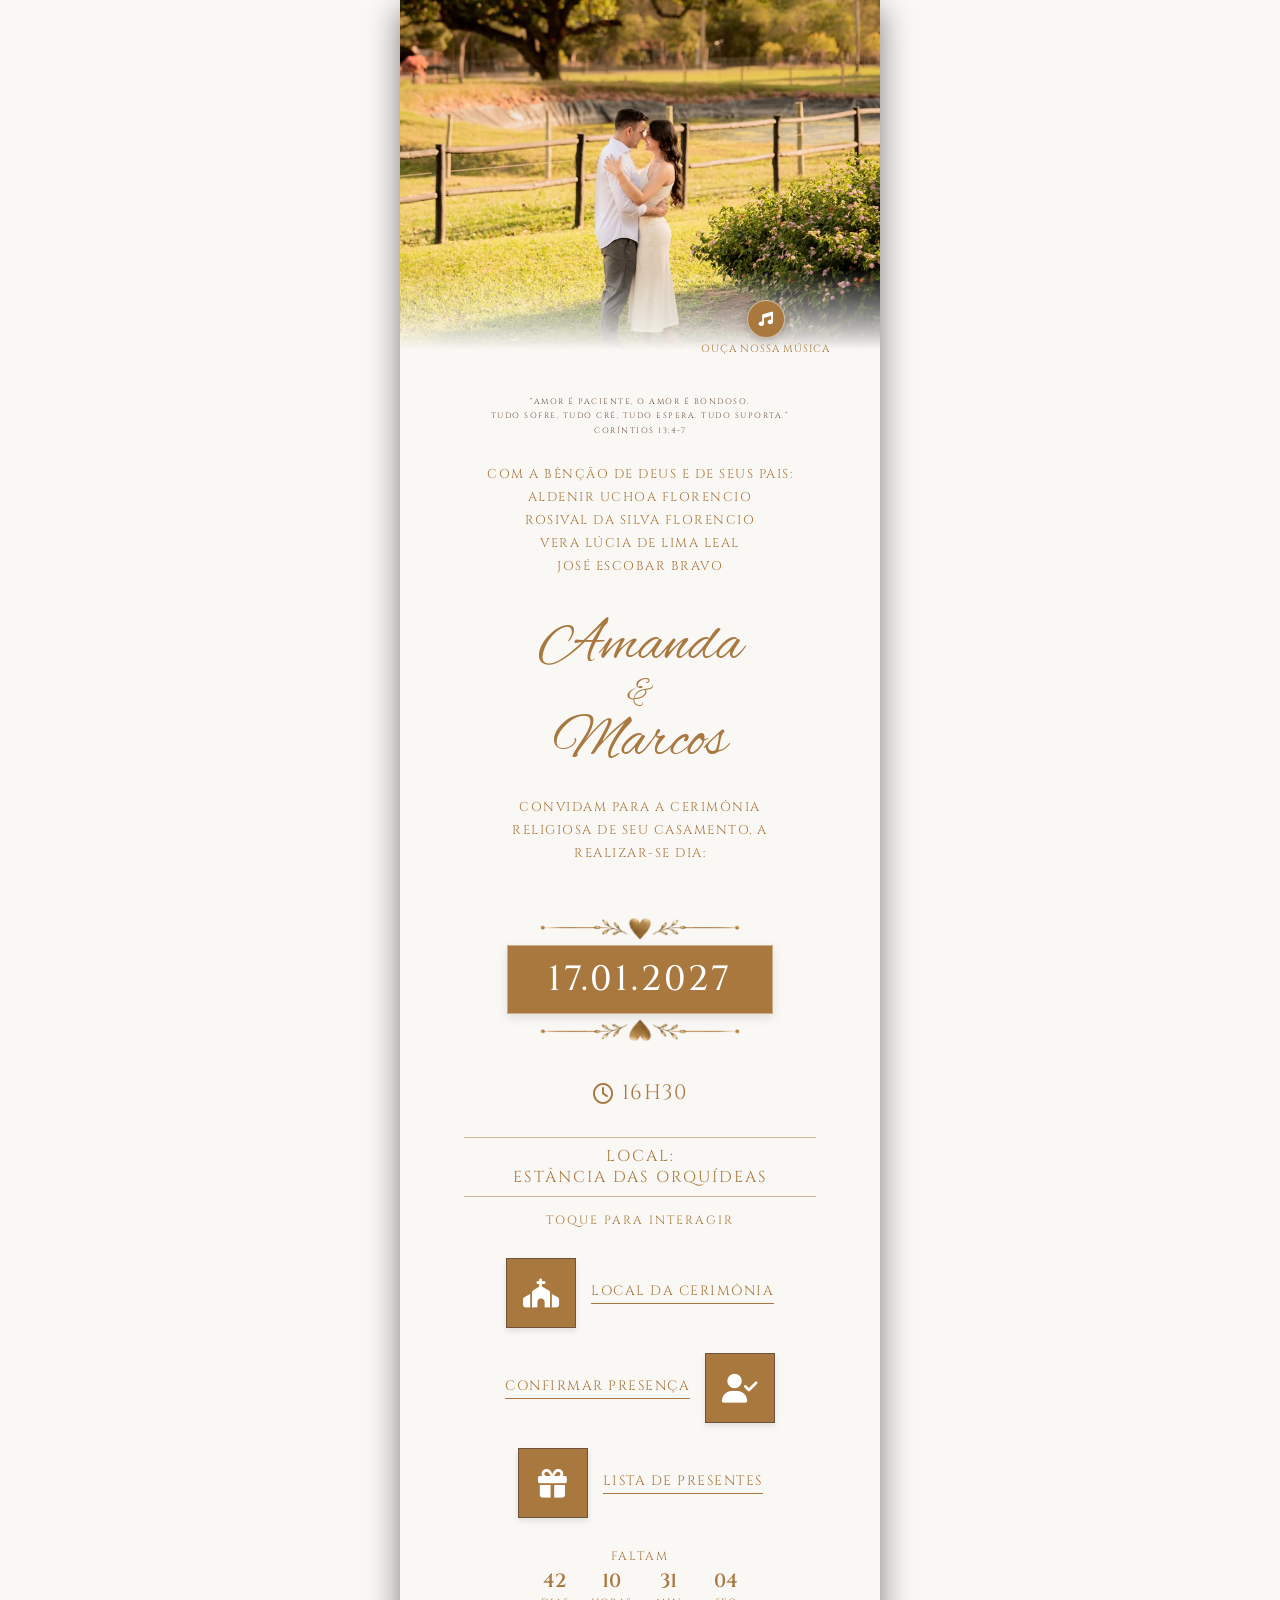
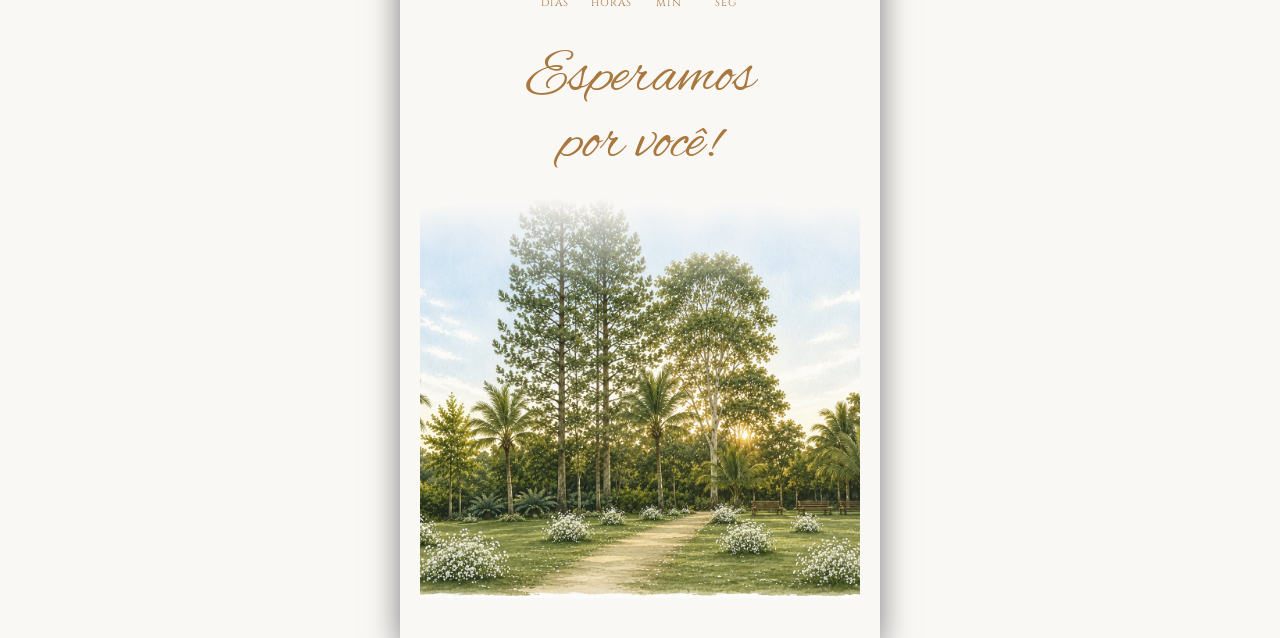
==== commit 0ac0c084: "Remove companions input field from RSVP form Removed the input field for the number of companions fr" ====
--- a/index.html
+++ b/index.html
@@ -182,10 +182,6 @@
           </select>
         </div>
 
-        <div class="form-group">
-          <label for="acompanhantes">Quantidade de Acompanhantes:</label>
-          <input type="number" id="acompanhantes" placeholder="0" min="0" value="0">
-        </div>
         <button type="submit" class="modal-btn">Enviar via WhatsApp</button>
         <button type="button" class="modal-btn btn-cancel" id="closeRsvpBtn">Fechar</button>
       </form>
--- a/style.css
+++ b/style.css
@@ -101,7 +101,7 @@
 
 .bible-quote {
   font-size: 0.5rem;
-  color: var(--text-gold);
+  color: var(--text-dark);
   letter-spacing: 1.5px;
   line-height: 1.8;
   max-width: 320px;
